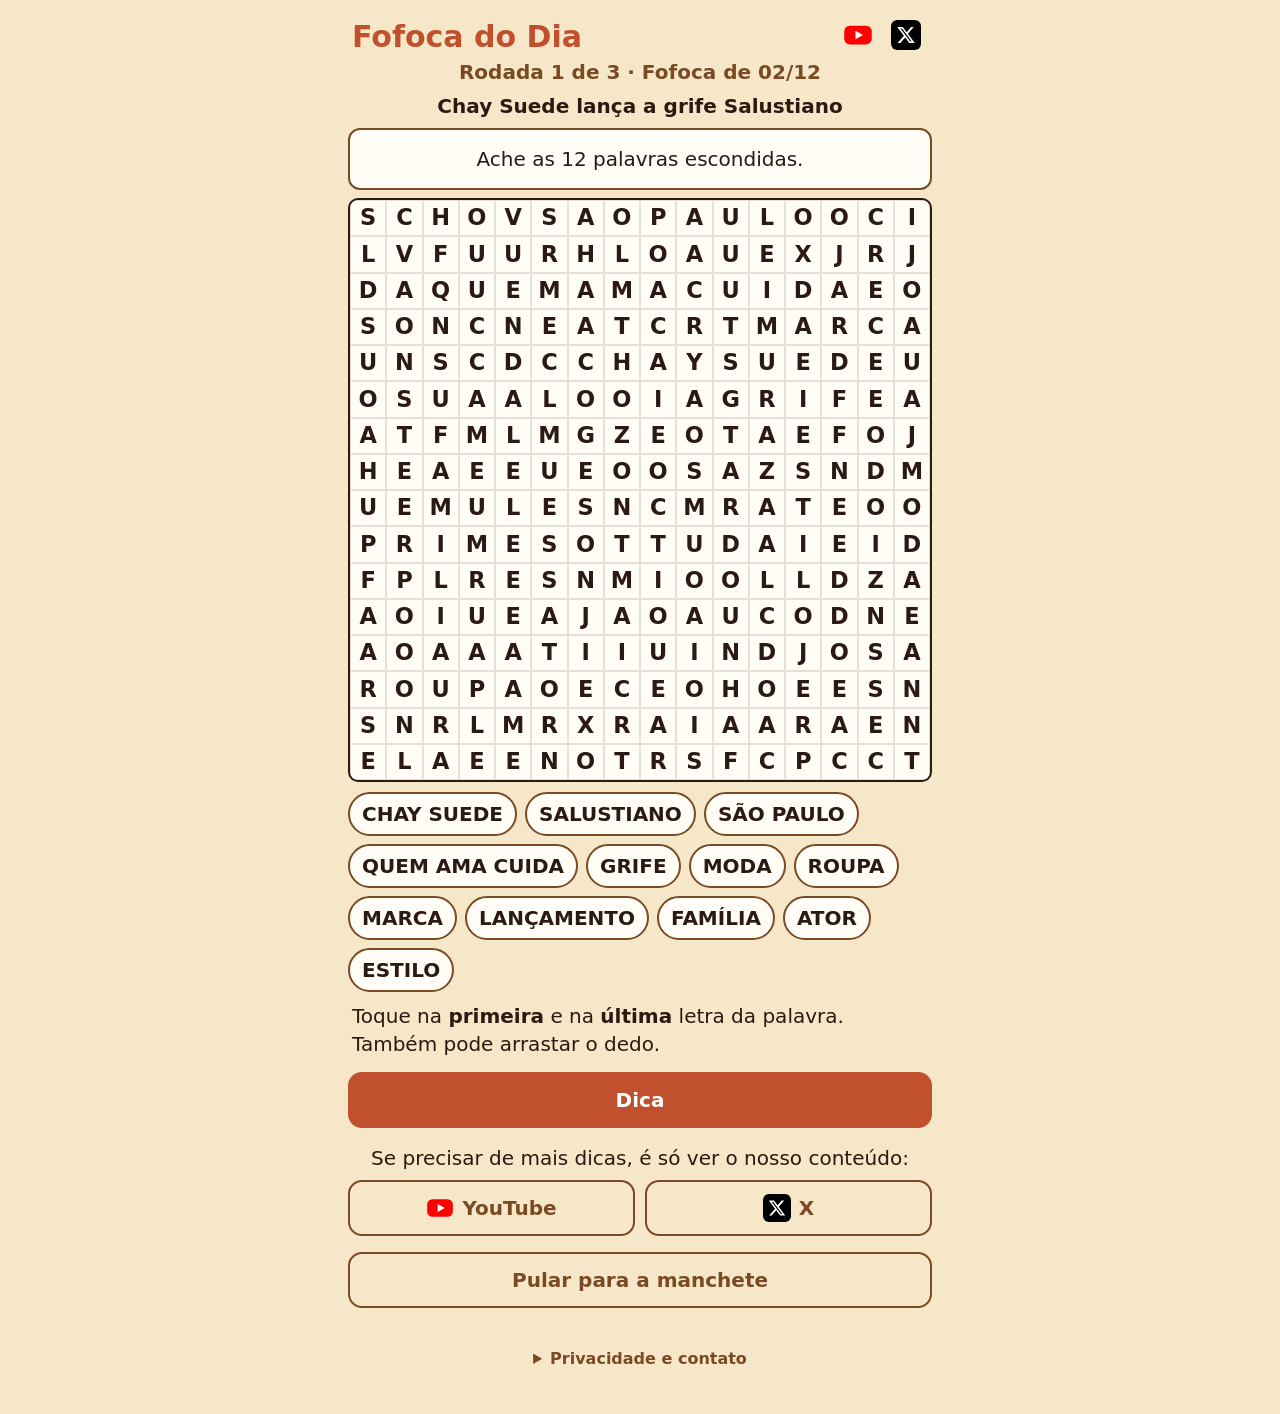
==== index.html @ 2965338c "Publish Fofoca do Dia (8 puzzles, up to 2026-12-02)" ====
<!doctype html>
<html lang="pt-BR">
<head>
<meta charset="utf-8">
<meta name="viewport" content="width=device-width, initial-scale=1">
<title>Fofoca do Dia</title>
<link rel="icon" href="data:,">
<link rel="stylesheet" href="style.css?v=16">
</head>
<body>
<main>
  <header>
    <div class="top">
      <h1>Fofoca do Dia</h1>
      <nav class="social" aria-label="Nossas páginas">
        <a id="go-youtube" class="icon" target="_blank" rel="noopener" aria-label="Novela da Fofoca no YouTube" hidden>
          <svg viewBox="0 0 24 24" width="30" height="30" aria-hidden="true"><rect x="1" y="4.5" width="22" height="15" rx="4.5" fill="#FF0000"/><path d="M10 8.6v6.8l6-3.4z" fill="#fff"/></svg>
        </a>
        <a id="go-x" class="icon" target="_blank" rel="noopener" aria-label="Novela da Fofoca no X" hidden>
          <svg viewBox="0 0 24 24" width="30" height="30" aria-hidden="true"><rect width="24" height="24" rx="5" fill="#000"/><path transform="translate(4.2 4.2) scale(.65)" fill="#fff" d="M18.244 2.25h3.308l-7.227 8.26 8.502 11.24H16.17l-5.214-6.817L4.99 21.75H1.68l7.73-8.835L1.254 2.25H8.08l4.713 6.231zm-1.161 17.52h1.833L7.084 4.126H5.117z"/></svg>
        </a>
      </nav>
    </div>
    <p id="step" class="step"></p>
  </header>

  <section id="round1" hidden aria-label="Caça-palavras">
    <p id="theme" class="theme"></p>
    <p id="status" class="status" role="status" aria-live="polite"></p>
    <div id="grid" class="grid" aria-label="Grade de letras"></div>
    <ul id="words" class="words" aria-label="Palavras para achar"></ul>
    <div id="r1-play">
      <p class="how">Toque na <b>primeira</b> e na <b>última</b> letra da palavra. Também pode arrastar o dedo.</p>
      <button id="hint" class="btn" type="button">Dica</button>
      <div id="tips" class="tips" hidden>
        <p>Se precisar de mais dicas, é só ver o nosso conteúdo:</p>
        <div id="tip-links" class="tiplinks"></div>
      </div>
      <button id="skip" class="btn quiet" type="button">Pular para a manchete</button>
    </div>
    <div id="r1-after" hidden>
      <div id="r1-host" class="host"></div>
      <button id="r1-next" class="btn" type="button">Próxima: a manchete</button>
    </div>
  </section>

  <section id="round2" hidden aria-label="Complete a manchete">
    <h2>Complete a manchete</h2>
    <p id="h-text" class="quote"></p>
    <div id="h-options" class="options"></div>
    <div id="h-after" hidden>
      <p id="h-result" class="result" role="status"></p>
      <p class="source">Fonte: <a id="h-source" target="_blank" rel="noopener noreferrer"></a></p>
      <div id="h-video" class="links" hidden></div>
      <div id="h-host" class="host"></div>
      <button id="h-next" class="btn" type="button">Próxima: pergunta de novela</button>
    </div>
  </section>

  <section id="round3" hidden aria-label="Pergunta de novela">
    <h2>Pergunta de novela</h2>
    <p id="t-text" class="quote"></p>
    <div id="t-options" class="options"></div>
    <div id="t-after" hidden>
      <p id="t-result" class="result" role="status"></p>
      <div id="t-host" class="host"></div>
      <button id="t-next" class="btn" type="button">Ver meu resultado</button>
    </div>
  </section>

  <section id="end" hidden aria-label="Resultado">
    <h2>Seu resultado</h2>
    <p id="score" class="score"></p>
    <p id="marks" class="marks" aria-hidden="true"></p>
    <div id="end-host" class="host"></div>
    <a id="share" class="btn link share" target="_blank" rel="noopener">Mandar no WhatsApp</a>
    <aside id="ad-a" class="ad" aria-label="Publicidade">
      <span class="ad-label">Publicidade</span>
      <div id="ad-a-box" class="ad-box"></div>
    </aside>
    <p id="streak" class="streak"></p>
    <p class="back">Volte amanhã: tem fofoca nova todo dia.</p>
    <h3>A novela continua aqui</h3>
    <div id="end-links" class="links" hidden></div>
    <aside id="ad-b" class="ad" aria-label="Publicidade">
      <span class="ad-label">Publicidade</span>
      <div id="ad-b-box" class="ad-box"></div>
    </aside>
  </section>

  <p id="notice" class="status" hidden></p>

  <footer>
    <details>
      <summary>Privacidade e contato</summary>
      <p>Este jogo não pede seu nome e não cria conta. Seu progresso fica guardado só neste aparelho.</p>
      <p>Contamos as jogadas de forma anônima: só o número de jogadas por dia, sem nada que identifique você.</p>
      <p>Os anúncios são de outras empresas (Adsterra e Google), que podem usar cookies.
        <a href="https://policies.google.com/technologies/partner-sites?hl=pt-BR" target="_blank" rel="noopener noreferrer">Como o Google usa esses dados</a>.</p>
      <p>As manchetes repetem o que os veículos citados publicaram, com o link da fonte.</p>
      <p id="contact-line" hidden>Viu algo errado ou quer pedir uma correção? Escreva para <a id="contact"></a>.</p>
    </details>
  </footer>
</main>
<script src="site.js?v=16"></script>
<script src="logic.js?v=16"></script>
<script src="app.js?v=16"></script>
</body>
</html>
---- style.css ----
:root {
  --ink: #2B1A12;
  --brown: #7A4A24;
  --clay: #C1502E;
  --gold: #F5B800;
  --cream: #F6E7C8;
  --paper: #FFFDF6;
}
* { box-sizing: border-box; }
html { -webkit-text-size-adjust: 100%; }
body {
  margin: 0;
  background: var(--cream);
  color: var(--ink);
  font: 20px/1.4 system-ui, -apple-system, "Segoe UI", Roboto, Arial, sans-serif;
}
main { max-width: 600px; margin: 0 auto; padding: 12px 8px 32px; }
header { text-align: center; }
.top { display: flex; align-items: center; justify-content: space-between; gap: 8px; padding: 0 4px; }
h1 { margin: 4px 0 0; font-size: 30px; color: var(--clay); text-align: left; }
.social { display: flex; gap: 4px; flex: none; }
.icon { display: flex; align-items: center; justify-content: center; width: 44px; height: 44px; border-radius: 10px; }
.icon:focus-visible, .btn:focus-visible { outline: 3px solid var(--ink); outline-offset: 2px; }
.step { margin: 0 0 6px; color: var(--brown); font-weight: 700; }
.theme { margin: 2px 0 8px; font-weight: 700; text-align: center; }
[hidden] { display: none !important; }
h2 { margin: 6px 0 10px; font-size: 24px; text-align: center; }
.status {
  min-height: 62px; margin: 0 0 8px; padding: 6px 10px;
  display: flex; align-items: center; justify-content: center; text-align: center;
  background: var(--paper); border: 2px solid var(--brown); border-radius: 12px;
}
.status.good { background: var(--gold); }

.grid {
  display: grid;
  grid-template-columns: repeat(var(--n), 1fr);
  width: 100%;
  aspect-ratio: 1;
  background: var(--paper);
  border: 2px solid var(--ink);
  border-radius: 10px;
  overflow: hidden;
  touch-action: none;
  user-select: none;
  -webkit-user-select: none;
  container-type: inline-size;
}
.cell {
  display: flex; align-items: center; justify-content: center;
  font-weight: 800;
  font-size: calc(62cqw / var(--n));
  border: 1px solid rgba(43, 26, 18, .12);
  cursor: pointer;
}
.cell.found { background: var(--gold); }
.cell.pick { background: var(--clay); color: #fff; }
.cell.hint { animation: pulse .5s 4 alternate; }
@keyframes pulse { to { background: var(--brown); color: #fff; } }
.grid.miss { animation: shake .3s; }
@keyframes shake { 25% { transform: translateX(-5px); } 75% { transform: translateX(5px); } }

.how { margin: 10px 4px 14px; }
.words { list-style: none; margin: 10px 0 0; padding: 0; display: flex; flex-wrap: wrap; gap: 8px; }
.words li {
  padding: 6px 12px; background: var(--paper); border: 2px solid var(--brown);
  border-radius: 999px; font-weight: 700; text-transform: uppercase;
}
.words li.found { background: var(--gold); text-decoration: line-through; }
.btn {
  display: block; width: 100%; min-height: 56px; padding: 10px 16px;
  font: inherit; font-weight: 800; color: #fff; background: var(--clay);
  border: 0; border-radius: 14px; cursor: pointer;
}
.btn + .btn { margin-top: 12px; }
.btn.quiet { background: transparent; color: var(--brown); border: 2px solid var(--brown); }
.btn:disabled { background: var(--brown); opacity: .6; cursor: default; }

.quote {
  margin: 0 0 14px; padding: 14px; font-size: 22px; font-weight: 700;
  background: var(--paper); border: 2px solid var(--brown); border-radius: 12px;
}
.blank { display: inline-block; min-width: 4.5em; border-bottom: 4px solid var(--clay); text-align: center; }
.blank.filled { color: var(--clay); border-bottom-color: transparent; }
.options .btn { background: var(--paper); color: var(--ink); border: 2px solid var(--ink); text-align: left; }
.options .btn:disabled { opacity: 1; background: var(--paper); }
.options .btn.right { background: #1F7A3A; border-color: #1F7A3A; color: #fff; }
.options .btn.wrong { background: #A32A1A; border-color: #A32A1A; color: #fff; }
.result { margin: 16px 0 6px; font-weight: 800; font-size: 22px; text-align: center; }
.source { margin: 0 0 6px; text-align: center; }
.source a { color: var(--clay); font-weight: 700; }
.host {
  display: flex; align-items: center; gap: 10px;
  margin: 14px 0; padding: 10px 14px 10px 8px; background: var(--gold);
  border-radius: 14px 14px 14px 2px; font-weight: 600;
}
.host img { flex: none; width: 64px; height: auto; }
.host b { font-weight: 800; }
h3 { margin: 22px 0 10px; font-size: 22px; text-align: center; }
.links { margin: 12px 0; }
a.btn.link { display: flex; align-items: center; justify-content: center; text-align: center; text-decoration: none; }
a.btn.link + a.btn.link { margin-top: 12px; }
a.btn.share { background: #1F7A3A; font-size: 22px; }
.score { margin: 8px 0 0; font-size: 56px; font-weight: 900; text-align: center; color: var(--clay); line-height: 1.1; }
.marks { margin: 6px 0 0; text-align: center; font-size: 16px; word-break: break-all; }
.streak, .back { text-align: center; font-weight: 700; margin: 10px 0; }

.tips { margin: 16px 0 4px; text-align: center; }
.tips p { margin: 0 0 8px; }
.tiplinks { display: grid; grid-template-columns: 1fr 1fr; gap: 10px; }
.tiplinks a.btn.link, .tiplinks a.btn.link + a.btn.link { margin: 0; min-width: 0; height: 56px; gap: 8px; }
.tiplinks svg { flex: none; width: 28px; height: 28px; }
.tips + .btn { margin-top: 16px; }

/* Ad spaces: fixed size so nothing moves when an ad arrives, and 48 px clear of any game button. */
.ad { margin: 48px 0; text-align: center; }
.ad-label { display: block; margin-bottom: 4px; font-size: 14px; color: var(--brown); }
.ad-box { margin: 0 auto; max-width: 100%; overflow: hidden; background: var(--paper); outline: 1px solid rgba(43, 26, 18, .25); }
#ad-a .ad-box { width: 320px; height: 50px; }
#ad-b .ad-box { width: 300px; height: 250px; }
.ad-box iframe { display: block; border: 0; }
.house {
  display: flex; align-items: center; justify-content: center; gap: 8px;
  width: 100%; height: 100%; padding: 4px 8px;
  background: var(--gold); color: var(--ink); font-weight: 800; text-decoration: none; text-align: center;
}
#ad-a .house { font-size: 15px; line-height: 1.2; }
#ad-b .house { flex-direction: column; font-size: 22px; line-height: 1.25; }
#ad-b .house img { height: 110px; width: auto; }
#ad-b .house .cta { padding: 6px 14px; background: var(--clay); color: #fff; border-radius: 999px; font-size: 18px; }

footer { margin-top: 28px; font-size: 16px; color: var(--brown); }
footer summary { padding: 12px 4px; cursor: pointer; font-weight: 700; text-align: center; }
footer p { margin: 8px 4px; }
footer a { color: var(--clay); }

@media (prefers-reduced-motion: reduce) {
  .grid.miss { animation: none; }
  .cell.hint { animation: none; background: var(--brown); color: #fff; }
}
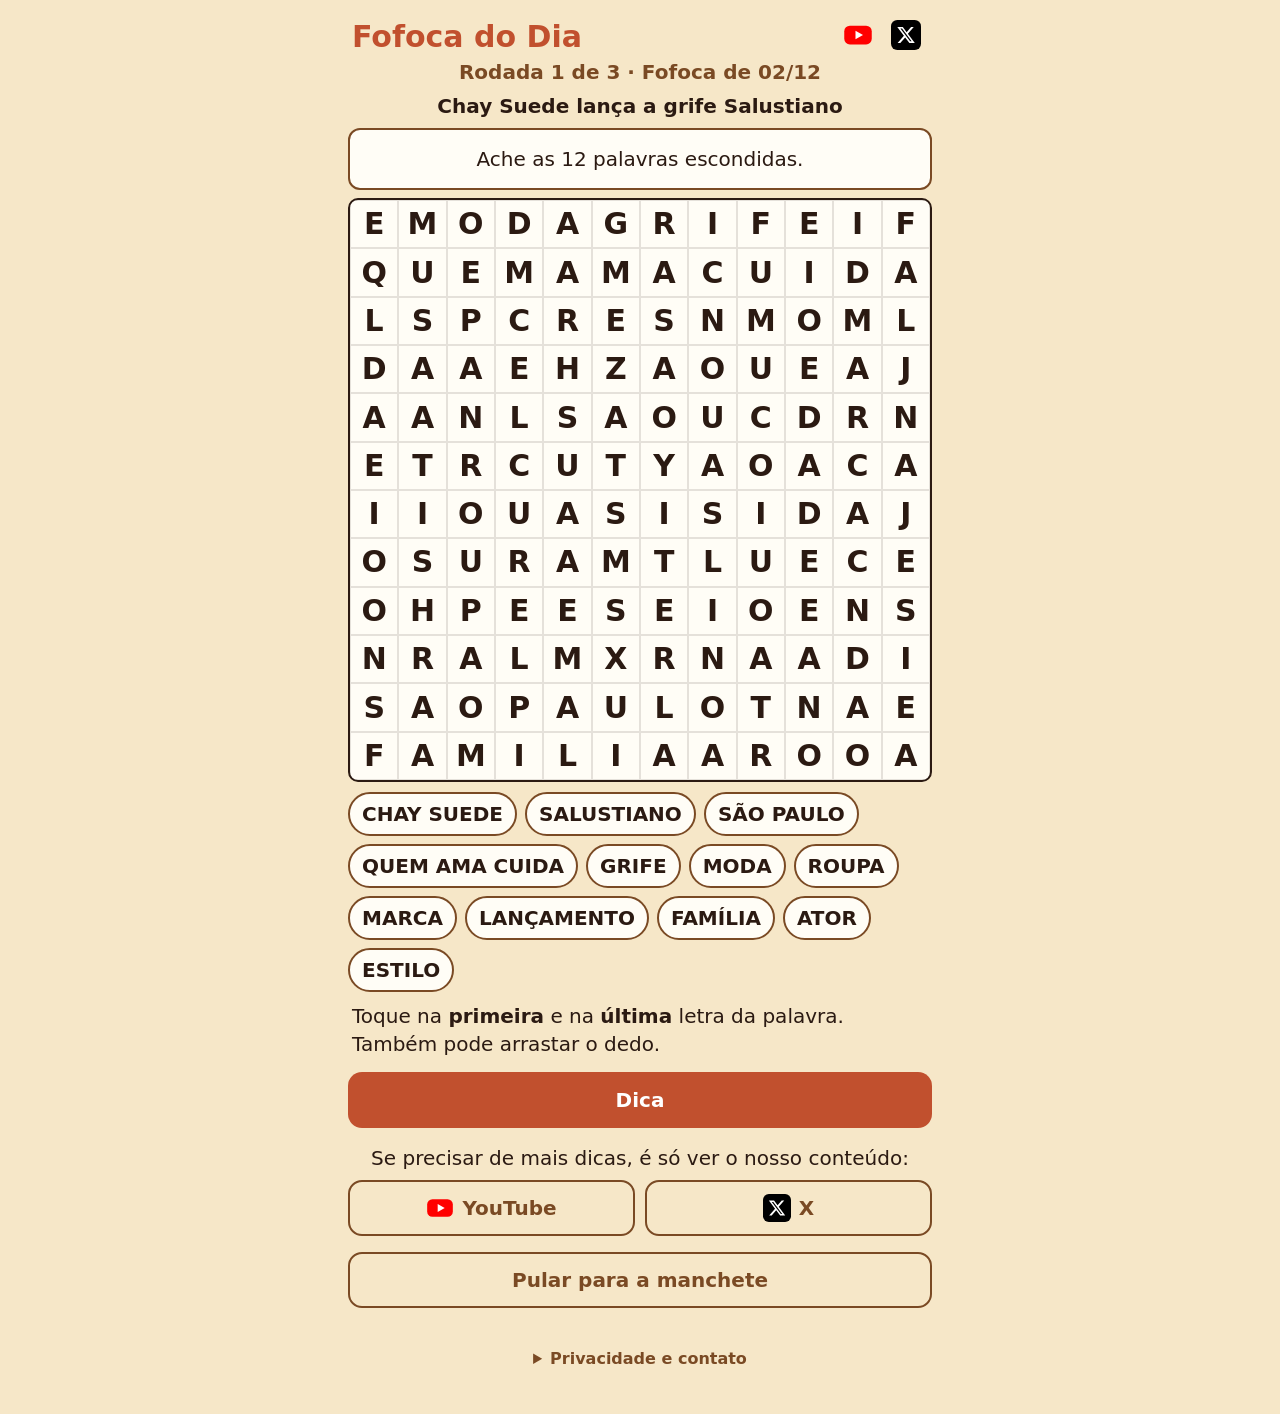
==== commit c6a3e240: "Publish Fofoca do Dia (8 puzzles, up to 2026-12-02)" ====
--- a/index.html
+++ b/index.html
@@ -5,7 +5,7 @@
 <meta name="viewport" content="width=device-width, initial-scale=1">
 <title>Fofoca do Dia</title>
 <link rel="icon" href="data:,">
-<link rel="stylesheet" href="style.css?v=16">
+<link rel="stylesheet" href="style.css?v=18">
 </head>
 <body>
 <main>
@@ -102,8 +102,8 @@
     </details>
   </footer>
 </main>
-<script src="site.js?v=16"></script>
-<script src="logic.js?v=16"></script>
-<script src="app.js?v=16"></script>
+<script src="site.js?v=18"></script>
+<script src="logic.js?v=18"></script>
+<script src="app.js?v=18"></script>
 </body>
 </html>
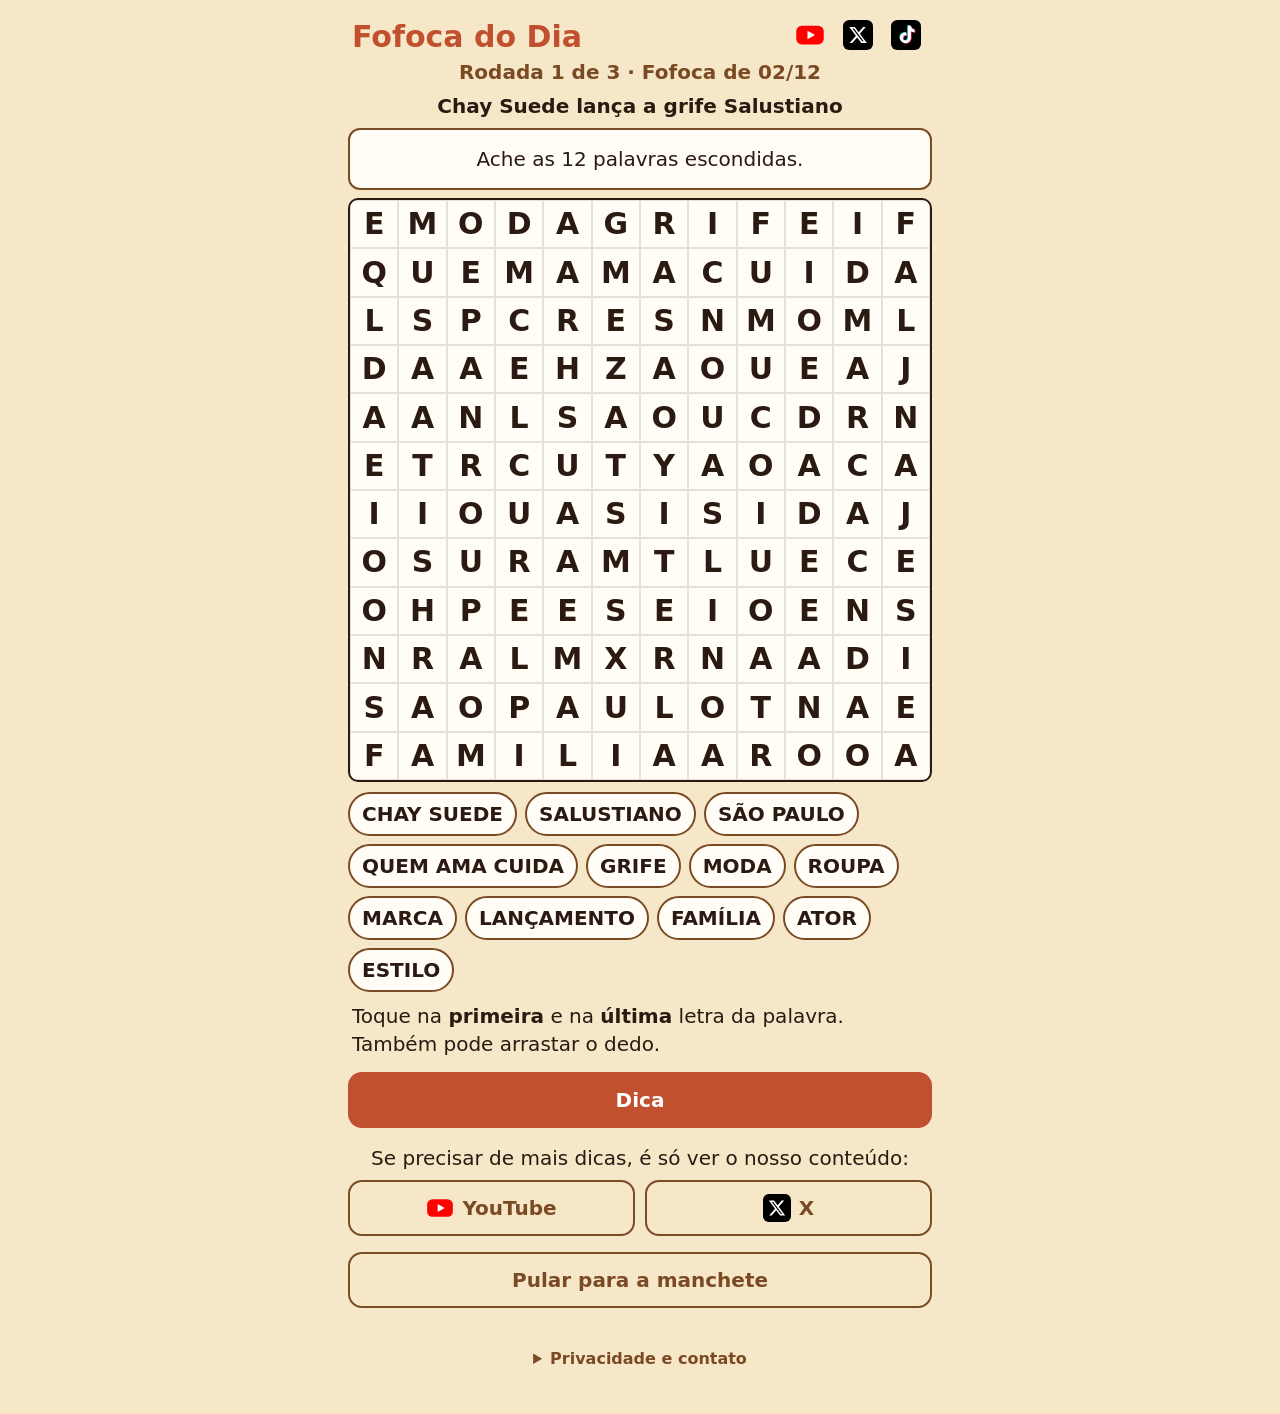
==== commit 788beaf0: "Publish Fofoca do Dia (8 puzzles, up to 2026-12-02)" ====
--- a/index.html
+++ b/index.html
@@ -5,7 +5,7 @@
 <meta name="viewport" content="width=device-width, initial-scale=1">
 <title>Fofoca do Dia</title>
 <link rel="icon" href="data:,">
-<link rel="stylesheet" href="style.css?v=18">
+<link rel="stylesheet" href="style.css?v=20">
 </head>
 <body>
 <main>
@@ -18,6 +18,9 @@
         </a>
         <a id="go-x" class="icon" target="_blank" rel="noopener" aria-label="Novela da Fofoca no X" hidden>
           <svg viewBox="0 0 24 24" width="30" height="30" aria-hidden="true"><rect width="24" height="24" rx="5" fill="#000"/><path transform="translate(4.2 4.2) scale(.65)" fill="#fff" d="M18.244 2.25h3.308l-7.227 8.26 8.502 11.24H16.17l-5.214-6.817L4.99 21.75H1.68l7.73-8.835L1.254 2.25H8.08l4.713 6.231zm-1.161 17.52h1.833L7.084 4.126H5.117z"/></svg>
+        </a>
+        <a id="go-tiktok" class="icon" target="_blank" rel="noopener" aria-label="Novela da Fofoca no TikTok" hidden>
+          <svg viewBox="0 0 24 24" width="30" height="30" aria-hidden="true"><rect width="24" height="24" rx="5" fill="#000"/><path d="M13.6 4.5h2.3c.2 1.6 1.2 2.8 2.9 3v2.3c-1.1 0-2.1-.3-2.9-.9v5.3a4.3 4.3 0 1 1-4.3-4.3c.2 0 .4 0 .6.1v2.4a2 2 0 1 0 1.4 1.9z" fill="#25F4EE" transform="translate(-.6 -.4)"/><path d="M13.6 4.5h2.3c.2 1.6 1.2 2.8 2.9 3v2.3c-1.1 0-2.1-.3-2.9-.9v5.3a4.3 4.3 0 1 1-4.3-4.3c.2 0 .4 0 .6.1v2.4a2 2 0 1 0 1.4 1.9z" fill="#FE2C55" transform="translate(.6 .4)"/><path d="M13.6 4.5h2.3c.2 1.6 1.2 2.8 2.9 3v2.3c-1.1 0-2.1-.3-2.9-.9v5.3a4.3 4.3 0 1 1-4.3-4.3c.2 0 .4 0 .6.1v2.4a2 2 0 1 0 1.4 1.9z" fill="#fff"/></svg>
         </a>
       </nav>
     </div>
@@ -98,12 +101,12 @@
       <p>Os anúncios são de outras empresas (Adsterra e Google), que podem usar cookies.
         <a href="https://policies.google.com/technologies/partner-sites?hl=pt-BR" target="_blank" rel="noopener noreferrer">Como o Google usa esses dados</a>.</p>
       <p>As manchetes repetem o que os veículos citados publicaram, com o link da fonte.</p>
-      <p id="contact-line" hidden>Viu algo errado ou quer pedir uma correção? Escreva para <a id="contact"></a>.</p>
+      <p id="contact-line">Viu algo errado ou quer pedir uma correção? Escreva para <a id="contact" href="mailto:noveladafofoca@proton.me">noveladafofoca@proton.me</a>.</p>
     </details>
   </footer>
 </main>
-<script src="site.js?v=18"></script>
-<script src="logic.js?v=18"></script>
-<script src="app.js?v=18"></script>
+<script src="site.js?v=20"></script>
+<script src="logic.js?v=20"></script>
+<script src="app.js?v=20"></script>
 </body>
 </html>
